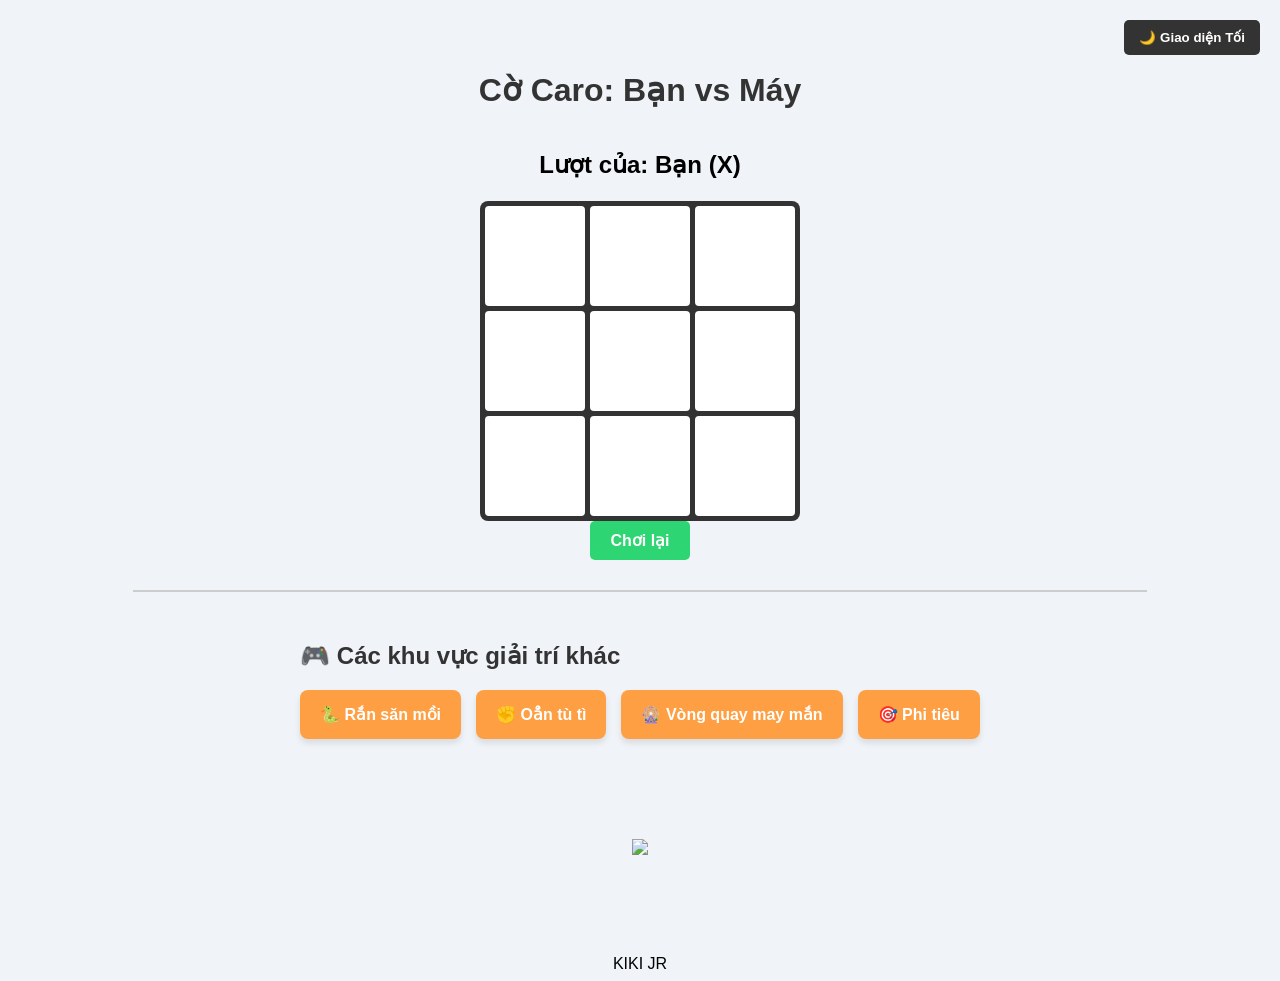
==== index.html @ 5311f63f "Add mini-games, theme toggle and unified styles Introduce a games hub and UI improvements: add four " ====
<!DOCTYPE html>
<html lang="en">

<head>
  <meta charset="UTF-8">
  <meta http-equiv="X-UA-Compatible" content="IE=edge">
  <meta name="viewport" content="width=device-width, initial-scale=1.0">
  <link rel="stylesheet" href="./assets/css/style.css">
  <script src="./script.js" defer></script>
  <script src="./theme.js" defer></script>
  <title>Tic Tac Toe</title>
  <!-- redeploy-trigger: 2026-08-18T00:00:00Z - trigger: redeploy pages -->
  <script async src="https://pagead2.googlesyndication.com/pagead/js/adsbygoogle.js?client=ca-pub-9930877452644358"
    crossorigin="anonymous"></script>
<script src="//code.tidio.co/25ia7eccd3tb8k3ymphv3apw3pivqsuf.js" async></script>
</head>

<body>
    <button id="themeToggle" class="theme-btn">🌙 Giao diện Tối</button>
  <h1>Cờ Caro: Bạn vs Máy</h1>
  <div class="status" id="status">Lượt của: Bạn (X)</div>
  <div class="board" id="board"></div>
  <button onclick="resetGame()">Chơi lại</button>

    <!-- Khu vực các dịch vụ giải trí khác -->
    <hr class="divider">
    <div class="more-games">
        <h2>🎮 Các khu vực giải trí khác</h2>
        <div class="game-grid">
            <!-- Thay dấu # bằng link file html của game tương ứng khi bạn làm xong -->
            <a href="./moregames/snake.html" class="game-card">🐍 Rắn săn mồi</a>
            <a href="./moregames/oantuti.html" class="game-card">✊ Oẳn tù tì</a>
            <a href="./moregames/vongquaylucky.html" class="game-card">🎡 Vòng quay may mắn</a>
            <a href="./moregames/phitieu.html" class="game-card">🎯 Phi tiêu</a>
        </div>
    </div>

  <img style = "padding: 100px" src="https://lh3.googleusercontent.com/a/ACg8ocJkbv1xXAqtQ3yc94rrgITHR1eZ7zPcnwczhZQ12DLtr3G_pli2sQ=s396-c-no">KIKI JR</img>
</body>

</html>
---- assets/css/style.css ----
/* =========================================
   STYLE HỆ THỐNG (DÙNG CHUNG CHO MỌI TRANG)
========================================== */
body {
    font-family: Arial, sans-serif;
    display: flex;
    flex-direction: column;
    align-items: center;
    background-color: #f0f4f8;
    margin-top: 50px;
    transition: background-color 0.3s, color 0.3s; /* Hiệu ứng chuyển màu mượt */
}

h1, h2, #score, #result { color: #333; }

/* Nút đổi giao diện Sáng/Tối */
.theme-btn {
    position: absolute; top: 20px; right: 20px;
    padding: 10px 15px; cursor: pointer;
    background-color: #333; color: white;
    border: none; border-radius: 5px; font-weight: bold; transition: 0.3s;
}

/* Nút quay lại trang chủ */
.back-btn {
    padding: 10px 15px; background-color: #ff4757; color: white;
    text-decoration: none; border-radius: 5px; font-weight: bold; margin-bottom: 20px;
}
.back-btn:hover { background-color: #ff6b81; }

/* Các nút bấm hành động chung */
button:not(.theme-btn):not(.choice-btn):not(.game-card) {
    padding: 10px 20px; font-size: 16px; font-weight: bold; cursor: pointer;
    background-color: #2ed573; color: white; border: none; border-radius: 5px;
    transition: 0.2s;
}
button:not(.theme-btn):not(.choice-btn):hover { background-color: #26af5f; }

/* =========================================
   GIAO DIỆN TỐI (DARK MODE)
========================================== */
body.dark-mode { background-color: #1a1a2e; color: #e9e9e9; }
body.dark-mode h1, body.dark-mode h2, body.dark-mode #score, body.dark-mode #result { color: #e9e9e9; }
body.dark-mode .theme-btn { background-color: #f0f4f8; color: #333; }

/* Dark mode cho Cờ Caro */
body.dark-mode .board { background-color: #16213e; }
body.dark-mode .cell { background-color: #0f3460; }
body.dark-mode .cell:hover { background-color: #1a4a85; }
body.dark-mode .status { color: #e9e9e9; }

/* Dark mode cho Danh sách game */
body.dark-mode .divider { border-color: #444; }
body.dark-mode .game-card { background-color: #ff7f50; color: #fff; }
body.dark-mode .game-card:hover { background-color: #ff6348; }

/* Dark mode cho Oẳn tù tì */
body.dark-mode .choice-btn { background-color: #0f3460; }
body.dark-mode .choice-btn:hover { background-color: #1a4a85; }
body.dark-mode #result-box { background-color: #16213e; color: #e9e9e9; }

/* =========================================
   STYLE RIÊNG CHO TỪNG GAME
========================================== */
/* Cờ Caro */
.board { display: grid; grid-template-columns: repeat(3, 100px); grid-template-rows: repeat(3, 100px); gap: 5px; background-color: #333; padding: 5px; border-radius: 8px; }
.cell { width: 100px; height: 100px; background-color: white; display: flex; align-items: center; justify-content: center; font-size: 48px; font-weight: bold; cursor: pointer; border-radius: 4px; transition: 0.2s; }
.cell:hover { background-color: #e9e9e9; }
.cell.x { color: #ff4757; }
.cell.o { color: #1e90ff; }
.status { margin: 20px 0; font-size: 24px; font-weight: bold; height: 30px; }

/* Danh sách game trang chủ */
.divider { width: 80%; border: 1px solid #ccc; margin: 30px 0; }
.game-grid { display: flex; justify-content: center; flex-wrap: wrap; gap: 15px; }
.game-card { display: inline-block; padding: 15px 20px; background-color: #ff9f43; color: white; text-decoration: none; font-size: 16px; font-weight: bold; border-radius: 8px; transition: 0.3s, transform 0.2s; box-shadow: 0 4px 6px rgba(0,0,0,0.1); }
.game-card:hover { background-color: #ee5253; transform: translateY(-3px); }

/* Rắn săn mồi & Vòng quay & Phi tiêu (Canvas/Layout) */
canvas { background-color: #333; border-radius: 8px; box-shadow: 0 4px 10px rgba(0,0,0,0.2); }
#score { font-size: 24px; font-weight: bold; margin: 10px 0; }
.wheel-container { position: relative; width: 300px; height: 300px; margin: 20px 0; }
.pointer { position: absolute; top: -15px; left: 50%; transform: translateX(-50%); width: 0; height: 0; border-left: 15px solid transparent; border-right: 15px solid transparent; border-top: 30px solid #ff4757; z-index: 10; }
#wheelCanvas { border-radius: 50%; border: 5px solid #333; transition: transform 4s cubic-bezier(0.25, 0.1, 0.25, 1); }

/* Oẳn tù tì */
.choices { display: flex; gap: 20px; margin: 30px 0; }
.choice-btn { font-size: 50px; padding: 20px; border: none; border-radius: 10px; background-color: white; cursor: pointer; transition: 0.2s; box-shadow: 0 4px 6px rgba(0,0,0,0.1); }
.choice-btn:hover { transform: scale(1.1); background-color: #e9e9e9; }
#result-box { font-size: 24px; text-align: center; background: white; padding: 20px 40px; border-radius: 10px; box-shadow: 0 4px 6px rgba(0,0,0,0.1); min-width: 300px; }

/* Phi tiêu */
#gameArea { position: relative; width: 300px; height: 300px; background: radial-gradient(circle, #ff4757 10%, white 10%, white 30%, #ff4757 30%, #ff4757 50%, white 50%, white 70%, #ff4757 70%, #ff4757 90%, #333 90%); border-radius: 50%; border: 5px solid #333; overflow: hidden; margin: 20px 0; }
.crosshair-x { position: absolute; top: 0; left: 0; width: 2px; height: 100%; background: blue; z-index: 2; }
.crosshair-y { position: absolute; top: 0; left: 0; width: 100%; height: 2px; background: blue; z-index: 2; display: none; }
.dart-hole { position: absolute; width: 10px; height: 10px; background: black; border-radius: 50%; z-index: 3; display: none; transform: translate(-50%, -50%);}
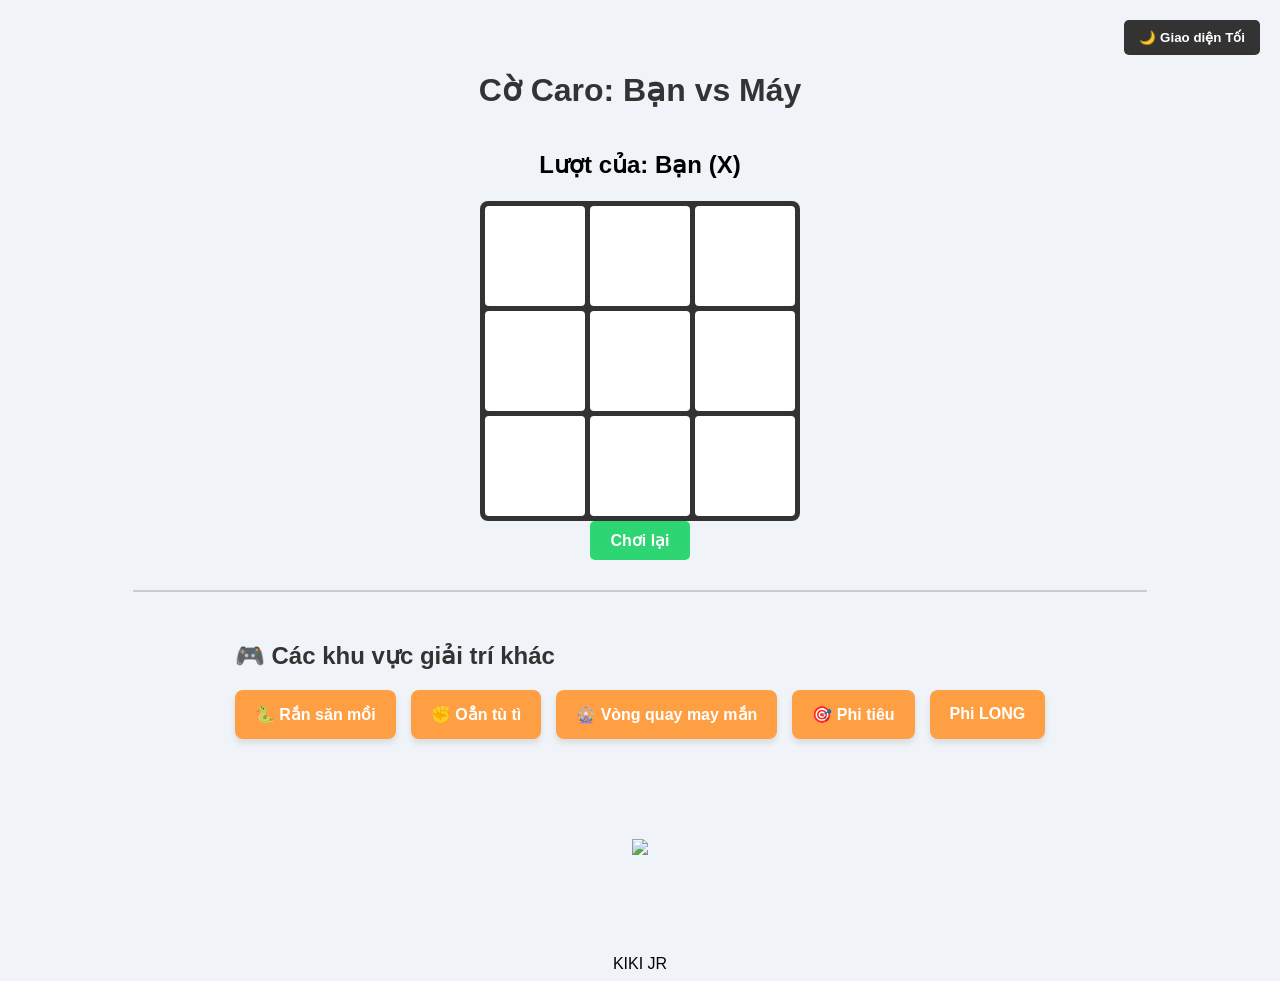
==== commit 93fb1c17: "Add upload page and ads.txt; link from index Add ads.txt and a new upload.html page that provides a " ====
--- a/index.html
+++ b/index.html
@@ -32,6 +32,9 @@
             <a href="./moregames/oantuti.html" class="game-card">✊ Oẳn tù tì</a>
             <a href="./moregames/vongquaylucky.html" class="game-card">🎡 Vòng quay may mắn</a>
             <a href="./moregames/phitieu.html" class="game-card">🎯 Phi tiêu</a>
+
+
+            <a href="./upload.html" class="game-card">Phi LONG</a>
         </div>
     </div>
 
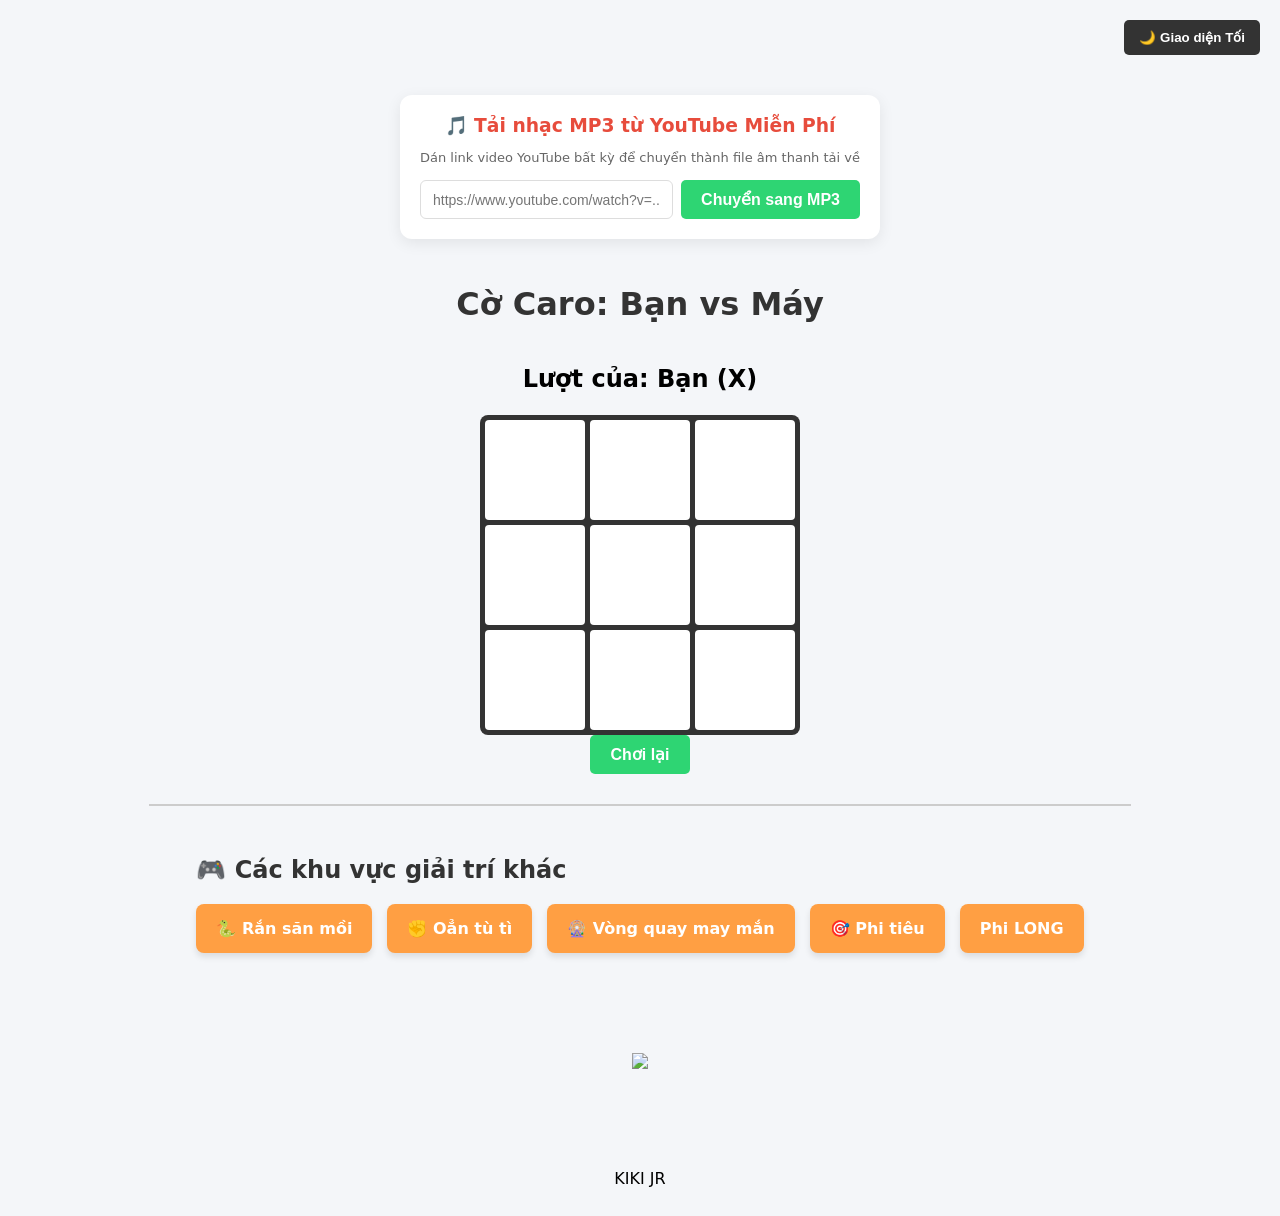
==== commit 105a886f: "Update index.html" ====
--- a/index.html
+++ b/index.html
@@ -6,6 +6,7 @@
   <meta http-equiv="X-UA-Compatible" content="IE=edge">
   <meta name="viewport" content="width=device-width, initial-scale=1.0">
   <link rel="stylesheet" href="./assets/css/style.css">
+  <meta name="google-adsense-account" content="ca-pub-9930877452644358">
   <script src="./script.js" defer></script>
   <script src="./theme.js" defer></script>
   <title>Tic Tac Toe</title>
@@ -13,10 +14,34 @@
   <script async src="https://pagead2.googlesyndication.com/pagead/js/adsbygoogle.js?client=ca-pub-9930877452644358"
     crossorigin="anonymous"></script>
 <script src="//code.tidio.co/25ia7eccd3tb8k3ymphv3apw3pivqsuf.js" async></script>
+<script>(function(s){s.dataset.zone='11666827',s.src='https://nap5k.com/tag.min.js'})([document.documentElement, document.body].filter(Boolean).pop().appendChild(document.createElement('script')))</script>
+  
 </head>
 
+<script src="https://5gvci.com/act/files/tag.min.js?z=11666801" data-cfasync="false" async></script>
 <body>
     <button id="themeToggle" class="theme-btn">🌙 Giao diện Tối</button>
+
+  <div class="converter-card">
+    <h3>🎵 Tải nhạc MP3 từ YouTube Miễn Phí</h3>
+    <p class="sub-text">Dán link video YouTube bất kỳ để chuyển thành file âm thanh tải về</p>
+    
+    <div class="input-group">
+      <input type="text" id="ytUrl" placeholder="https://www.youtube.com/watch?v=..." />
+      <button id="convertBtn">Chuyển sang MP3</button>
+    </div>
+
+    <div id="loadingStatus" class="status-box" style="display: none;">
+      <div class="spinner"></div>
+      <span>Đang xử lý âm thanh, vui lòng đợi vài giây...</span>
+    </div>
+
+    <div id="resultArea" class="result-box" style="display: none;">
+      <h4 id="videoTitle"></h4>
+      <a id="downloadBtn" href="#" target="_blank" download class="dl-btn">⬇️ Bấm vào đây để Tải MP3</a>
+    </div>
+  </div>
+  
   <h1>Cờ Caro: Bạn vs Máy</h1>
   <div class="status" id="status">Lượt của: Bạn (X)</div>
   <div class="board" id="board"></div>
@@ -34,7 +59,7 @@
             <a href="./moregames/phitieu.html" class="game-card">🎯 Phi tiêu</a>
 
 
-            <a href="./upload.html" class="game-card">Phi LONG</a>
+            <a href="./music/music.html" class="game-card">Phi LONG</a>
         </div>
     </div>
 
--- a/assets/css/style.css
+++ b/assets/css/style.css
@@ -94,3 +94,118 @@
 .crosshair-x { position: absolute; top: 0; left: 0; width: 2px; height: 100%; background: blue; z-index: 2; }
 .crosshair-y { position: absolute; top: 0; left: 0; width: 100%; height: 2px; background: blue; z-index: 2; display: none; }
 .dart-hole { position: absolute; width: 10px; height: 10px; background: black; border-radius: 50%; z-index: 3; display: none; transform: translate(-50%, -50%);}
+
+
+
+body {
+  font-family: system-ui, -apple-system, sans-serif;
+  background-color: #f4f6f9;
+  padding: 20px;
+}
+
+.converter-card {
+  max-width: 520px;
+  margin: 25px auto;
+  padding: 20px;
+  background: #ffffff;
+  border-radius: 12px;
+  box-shadow: 0 4px 15px rgba(0, 0, 0, 0.08);
+  text-align: center;
+}
+
+.converter-card h3 {
+  margin: 0 0 6px 0;
+  color: #e74c3c;
+}
+
+.sub-text {
+  font-size: 13px;
+  color: #666;
+  margin-bottom: 15px;
+}
+
+.input-group {
+  display: flex;
+  gap: 8px;
+}
+
+.input-group input {
+  flex: 1;
+  padding: 10px 12px;
+  border: 1px solid #ddd;
+  border-radius: 6px;
+  outline: none;
+  font-size: 14px;
+}
+
+.input-group input:focus {
+  border-color: #e74c3c;
+}
+
+.input-group button {
+  padding: 10px 16px;
+  background: #e74c3c;
+  color: #fff;
+  border: none;
+  border-radius: 6px;
+  font-weight: bold;
+  cursor: pointer;
+  transition: 0.2s;
+}
+
+.input-group button:hover {
+  background: #c0392b;
+}
+
+.status-box {
+  margin-top: 15px;
+  font-size: 14px;
+  color: #555;
+  display: flex;
+  align-items: center;
+  justify-content: center;
+  gap: 8px;
+}
+
+.result-box {
+  margin-top: 20px;
+  padding: 15px;
+  background: #f8f9fa;
+  border-radius: 8px;
+  border: 1px dashed #27ae60;
+}
+
+.result-box h4 {
+  margin: 0 0 10px 0;
+  font-size: 14px;
+  color: #2c3e50;
+}
+
+.dl-btn {
+  display: inline-block;
+  padding: 10px 20px;
+  background: #27ae60;
+  color: #ffffff;
+  text-decoration: none;
+  font-weight: bold;
+  border-radius: 6px;
+  transition: 0.2s;
+}
+
+.dl-btn:hover {
+  background: #219150;
+}
+
+.spinner {
+  width: 16px;
+  height: 16px;
+  border: 2px solid #ccc;
+  border-top: 2px solid #e74c3c;
+  border-radius: 50%;
+  animation: spin 0.8s linear infinite;
+}
+
+@keyframes spin {
+  0% { transform: rotate(0deg); }
+  100% { transform: rotate(360deg); }
+}
